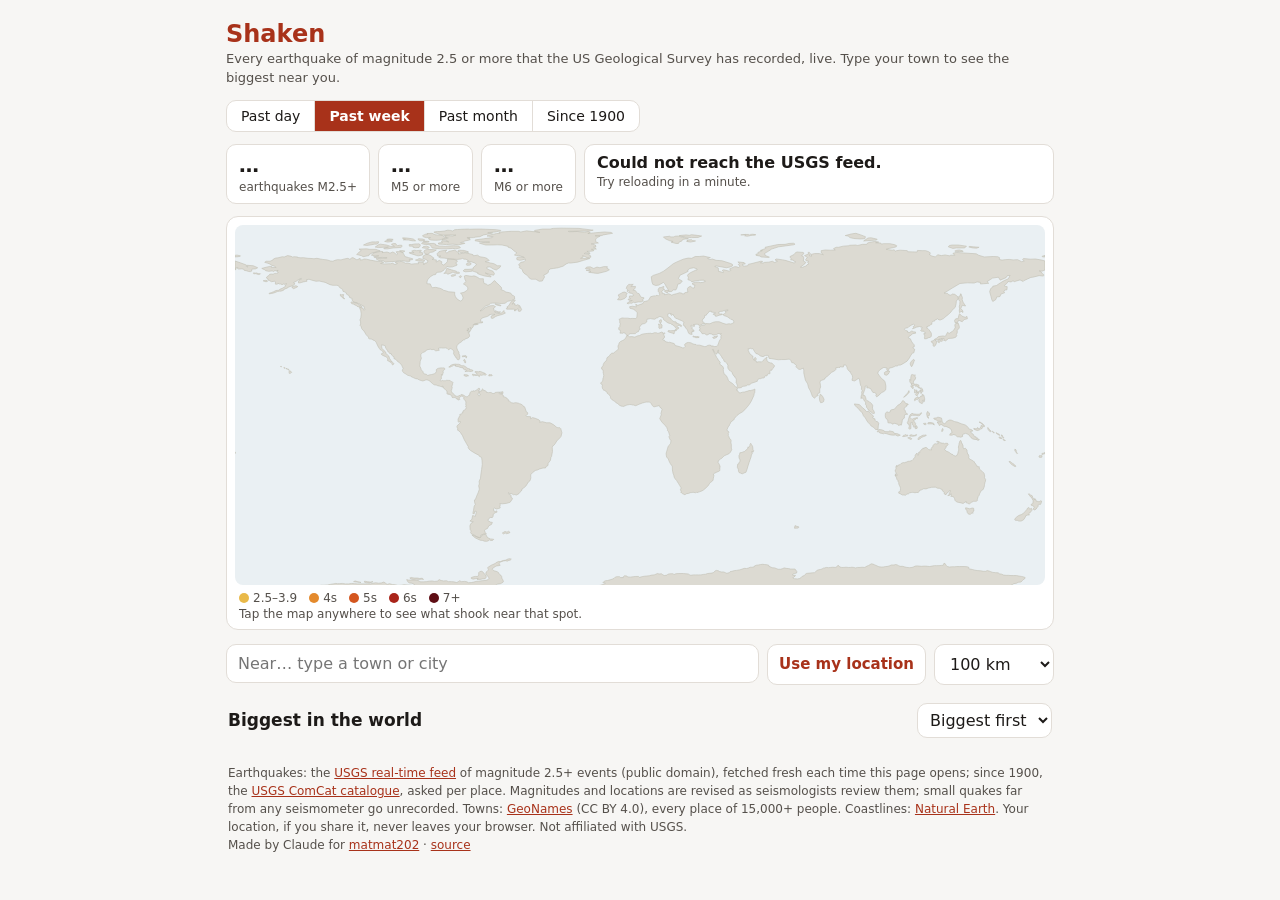
==== index.html @ 19a501f6 "Update Shaken 2026-11-07 🤖 Generated with [Claude Code](https://claude.com/claude-code)" ====
<!doctype html>
<html lang="en">
<head>
<meta charset="utf-8">
<meta name="viewport" content="width=device-width,initial-scale=1">
<title>Shaken · the world's earthquakes, and the biggest near you</title>
<link rel="icon" href="data:image/svg+xml,%3Csvg xmlns='http://www.w3.org/2000/svg' viewBox='0 0 32 32'%3E%3Crect width='32' height='32' rx='6' fill='%23a8321a'/%3E%3Cpath d='M4 17h5l3-8 4 15 3-11 2 4h7' fill='none' stroke='%23fff' stroke-width='2.4' stroke-linejoin='round' stroke-linecap='round'/%3E%3C/svg%3E">
<meta name="theme-color" content="#a8321a">
<meta name="description" content="Every magnitude 2.5+ earthquake in the past day, week or month, live from USGS, on a world map. Type your town to see the biggest ones near you.">
<meta property="og:type" content="website">
<meta property="og:url" content="https://matmat202.github.io/shaken/">
<meta property="og:title" content="Shaken">
<meta property="og:description" content="The world's earthquakes this week, live from USGS — and the biggest near you.">
<meta property="og:image" content="https://matmat202.github.io/shaken/icons/card.png">
<meta property="og:image:width" content="1200">
<meta property="og:image:height" content="630">
<link rel="apple-touch-icon" href="icons/icon-180.png">
<meta name="twitter:card" content="summary_large_image">
<style>
:root{color-scheme:light;--ground:#f7f6f4;--card:#fff;--ink:#1d1a18;--ink-2:#55504b;--ink-3:#6c6660;
  --line:#e2ddd7;--sea:#eaf0f3;--land:#dcdad2;--land-edge:#c2bfb4;--accent:#a8321a;
  --m0:#e9b949;--m1:#e48a2c;--m2:#d4561f;--m3:#a9241a;--m4:#5e0d14;--here:#1f5fbf;
  --f-ui:system-ui,-apple-system,"Segoe UI",sans-serif}
@media (prefers-color-scheme:dark){:root{color-scheme:dark;--ground:#141210;--card:#1e1b18;--ink:#f0ebe6;
  --ink-2:#bdb5ad;--ink-3:#a29a92;--line:#37322d;--sea:#16212a;--land:#3a3a33;--land-edge:#4d4c43;--accent:#ff9a7a;
  --m0:#f2cd6b;--m1:#f5a04e;--m2:#f2733f;--m3:#e14b39;--m4:#c42942;--here:#7fb2ff}}
*{box-sizing:border-box}
body{margin:0;background:var(--ground);color:var(--ink);font-family:var(--f-ui);font-size:15px}
main{max-width:860px;margin:0 auto;padding:16px}
h1{font-size:24px;margin:4px 0 2px}h1 span{color:var(--accent)}
.sub{color:var(--ink-2);font-size:13px;margin:0 0 12px;line-height:1.45}
a{color:var(--accent)}
:focus-visible{outline:3px solid var(--accent);outline-offset:2px}
.seg{display:inline-flex;border:1px solid var(--line);border-radius:10px;overflow:hidden;background:var(--card)}
.seg button{font:inherit;font-size:14px;padding:7px 14px;border:0;background:transparent;color:var(--ink);cursor:pointer}
.seg button+button{border-left:1px solid var(--line)}
.seg button:focus-visible{outline-offset:-4px}
.seg button[aria-pressed="true"]:focus-visible{outline-color:var(--card)}
.seg button[aria-pressed="true"]{background:var(--accent);color:var(--card);font-weight:600}
@media (max-width:430px){.seg{display:flex}.seg button{flex:1 1 auto;padding:7px 6px;font-size:13px;white-space:nowrap}}
@media (max-width:360px){.seg button{padding:7px 3px;font-size:12px}}
.stats{display:flex;flex-wrap:wrap;gap:8px;margin:12px 0 0;padding:0;list-style:none}
.stats li{background:var(--card);border:1px solid var(--line);border-radius:10px;padding:8px 12px;min-width:92px}
.stats b{display:block;font-size:20px;font-variant-numeric:tabular-nums}
.stats span{font-size:12px;color:var(--ink-2)}
.stats li.big{flex:1;min-width:220px}
.stats li.big b{font-size:16px}
.card{background:var(--card);border:1px solid var(--line);border-radius:12px;padding:8px;margin:12px 0 0}
#map svg{display:block;width:100%;height:auto;border-radius:8px;cursor:crosshair;touch-action:manipulation}
#map .sea{fill:var(--sea)}
#map .land{fill:var(--land);stroke:var(--land-edge);stroke-width:.6;vector-effect:non-scaling-stroke}
#map .q{stroke:var(--card);stroke-width:.6;vector-effect:non-scaling-stroke;fill-opacity:.85}
#map .q.b0{fill:var(--m0)}#map .q.b1{fill:var(--m1)}#map .q.b2{fill:var(--m2)}#map .q.b3{fill:var(--m3)}#map .q.b4{fill:var(--m4)}
#map .q.out{fill-opacity:.25}
#map .ring{fill:none;stroke:var(--here);stroke-width:1.5;stroke-dasharray:5 4;vector-effect:non-scaling-stroke}
#map .here{fill:var(--here);stroke:var(--card);stroke-width:1.5;vector-effect:non-scaling-stroke}
.legend{display:flex;flex-wrap:wrap;gap:4px 12px;font-size:12px;color:var(--ink-2);margin:6px 4px 2px;align-items:center}
.legend i{display:inline-block;width:10px;height:10px;border-radius:50%;margin-right:4px;vertical-align:-1px}
.hint{font-size:12px;color:var(--ink-2);margin:2px 4px 0}
.near{display:grid;grid-template-columns:1fr auto auto;gap:8px;margin:14px 0 0}
.nearbox{position:relative}
input,select,.btn{font:inherit;font-size:15px;padding:9px 11px;border:1px solid var(--line);border-radius:10px;background:var(--card);color:var(--ink);width:100%}
.btn{cursor:pointer;width:auto;white-space:nowrap;color:var(--accent);font-weight:600}
.v{position:absolute;width:1px;height:1px;overflow:hidden;clip:rect(0 0 0 0)}
.opts{position:absolute;z-index:5;left:0;right:0;top:100%;margin:4px 0 0;padding:4px;list-style:none;background:var(--card);
  border:1px solid var(--line);border-radius:10px;box-shadow:0 6px 18px rgba(0,0,0,.14);max-height:300px;overflow:auto}
.opts li{padding:8px 10px;border-radius:7px;cursor:pointer}
.opts li[aria-selected="true"]{background:var(--sea)}
.opts li.none{color:var(--ink-2);cursor:default}
.head{display:flex;justify-content:space-between;align-items:baseline;gap:10px;margin:18px 2px 8px}
.head h2{font-size:17px;margin:0}
.head select{width:auto;font-size:14px;padding:6px 8px}
#note{font-size:14px;color:var(--ink-2);margin:0 2px 8px;line-height:1.45}
ol.list{list-style:none;margin:0;padding:0;display:grid;gap:6px}
ol.list li{display:grid;grid-template-columns:52px 1fr;gap:10px;align-items:center;background:var(--card);border:1px solid var(--line);border-radius:10px;padding:8px 10px}
.mag{font-weight:800;font-size:17px;text-align:center;border-radius:8px;padding:6px 0;color:#fff;font-variant-numeric:tabular-nums}
.mag.b0{background:#8a6400}.mag.b1{background:#9c4f00}.mag.b2{background:#b23a10}.mag.b3{background:#a9241a}.mag.b4{background:#5e0d14}
ol.list .t{min-width:0}
ol.list .t a{color:var(--ink);font-weight:600;text-decoration:none}
ol.list .t a:hover{text-decoration:underline}
ol.list .m{font-size:13px;color:var(--ink-2);margin-top:2px}
ol.list .m b{color:var(--ink);font-weight:600}
ol.list .m .felt.likely{color:var(--ink);font-weight:600}
ol.list .aft{font:inherit;font-size:12px;margin-top:4px;padding:2px 8px;border-radius:6px;border:1px solid var(--line);background:none;color:inherit;cursor:pointer}
ol.list .after{font-size:13px;margin-top:6px;padding:6px 8px;border-left:3px solid var(--accent);overflow-wrap:anywhere}
ol.list .after .h{font-weight:600}
.tag{display:inline-block;font-size:11px;font-weight:700;padding:1px 6px;border-radius:6px;background:var(--sea);color:var(--ink);margin-left:6px}
.tag.yellow{background:#f3d36b;color:#2a2000}.tag.orange{background:#f39a4d;color:#2a1200}.tag.red{background:#c8281c;color:#fff}
.more{display:block;margin:10px auto 0;font:inherit;font-weight:600;color:var(--accent);background:var(--card);border:1px solid var(--line);border-radius:10px;padding:8px 16px;cursor:pointer}
footer{font-size:12px;color:var(--ink-2);line-height:1.5;margin:18px 2px 8px}
[hidden]{display:none!important}
@media (max-width:560px){.near{grid-template-columns:1fr auto}.nearbox{grid-column:1/-1}
  .stats{display:grid;grid-template-columns:repeat(3,1fr)}.stats li{min-width:0;padding:8px 10px}.stats li.big{grid-column:1/-1;min-width:0}.stats b{font-size:18px}}
/* iOS Safari zooms the page into any field under 16px when it is tapped (input-zoom) */
input,select,textarea{font-size:16px!important}
</style>
</head>
<body>
<main>
<h1><span>Shaken</span></h1>
<p class="sub" id="sub">Every earthquake of magnitude 2.5 or more that the US Geological Survey has recorded, live. Type your town to see the biggest near you.</p>

<div class="seg" id="periods" role="group" aria-label="Period">
  <button type="button" data-p="day" aria-pressed="false">Past day</button><button type="button" data-p="week" aria-pressed="true">Past week</button><button type="button" data-p="month" aria-pressed="false">Past month</button><button type="button" data-p="ever" aria-pressed="false">Since 1900</button>
</div>

<ul class="stats" id="stats" aria-live="polite">
  <li><b id="sN">…</b><span id="sNl">earthquakes M2.5+</span></li>
  <li><b id="s5">…</b><span id="s5l">M5 or more</span></li>
  <li><b id="s6">…</b><span id="s6l">M6 or more</span></li>
  <li class="big"><b id="sMax">Loading the USGS feed…</b><span id="sMaxSub">the biggest</span></li>
</ul>

<div class="card" id="map">
  <div id="mapSvg"></div>
  <div class="legend" id="legend" aria-hidden="true">
    <span><i style="background:var(--m0)"></i>2.5–3.9</span><span><i style="background:var(--m1)"></i>4s</span>
    <span><i style="background:var(--m2)"></i>5s</span><span><i style="background:var(--m3)"></i>6s</span><span><i style="background:var(--m4)"></i>7+</span>
  </div>
  <p class="hint" id="hint">Tap the map anywhere to see what shook near that spot.</p>
</div>

<div class="near" id="nearRow">
  <div class="nearbox"><label class="v" for="near">Near</label>
    <input id="near" type="search" autocomplete="off" spellcheck="false" placeholder="Near… type a town or city"
      role="combobox" aria-autocomplete="list" aria-expanded="false" aria-controls="nearList">
    <ul id="nearList" class="opts" role="listbox" aria-label="Places" hidden></ul></div>
  <button type="button" class="btn" id="locate">Use my location</button>
  <label class="v" for="km">Within</label>
  <select id="km"></select>
</div>

<div class="head">
  <h2 id="listTitle">Biggest in the world</h2>
  <label class="v" for="sort">Sort</label>
  <select id="sort"><option value="big">Biggest first</option><option value="new">Latest first</option></select>
</div>
<p id="note" hidden></p>
<ol class="list" id="list"></ol>
<button type="button" class="more" id="more" hidden>Show more</button>

<footer>
  Earthquakes: the <a href="https://earthquake.usgs.gov/earthquakes/feed/v1.0/geojson.php">USGS real-time feed</a> of magnitude 2.5+ events
  (public domain), fetched fresh each time this page opens<span id="gen"></span>; since 1900, the
  <a href="https://earthquake.usgs.gov/fdsnws/event/1/">USGS ComCat catalogue</a>, asked per place. Magnitudes and locations are revised as seismologists
  review them; small quakes far from any seismometer go unrecorded. Towns: <a href="https://www.geonames.org/">GeoNames</a> (CC BY 4.0),
  every place of 15,000+ people. Coastlines: <a href="https://www.naturalearthdata.com/">Natural Earth</a>. Your location, if you share it,
  never leaves your browser. Not affiliated with USGS.
  <br>Made by Claude for <a href="https://matmat202.github.io/">matmat202</a> ·
  <a href="https://github.com/matmat202/shaken">source</a>
</footer>
</main>
<!-- Fetched in parallel with app.js instead of behind it: each was one more round trip
     before the first draw (projects/site-speed, 2026-10-28). -->
<link rel="modulepreload" href="quake-logic.js">
<link rel="preload" href="data/world.json" as="fetch" crossorigin>
<script type="module" src="app.js"></script>
</body>
</html>
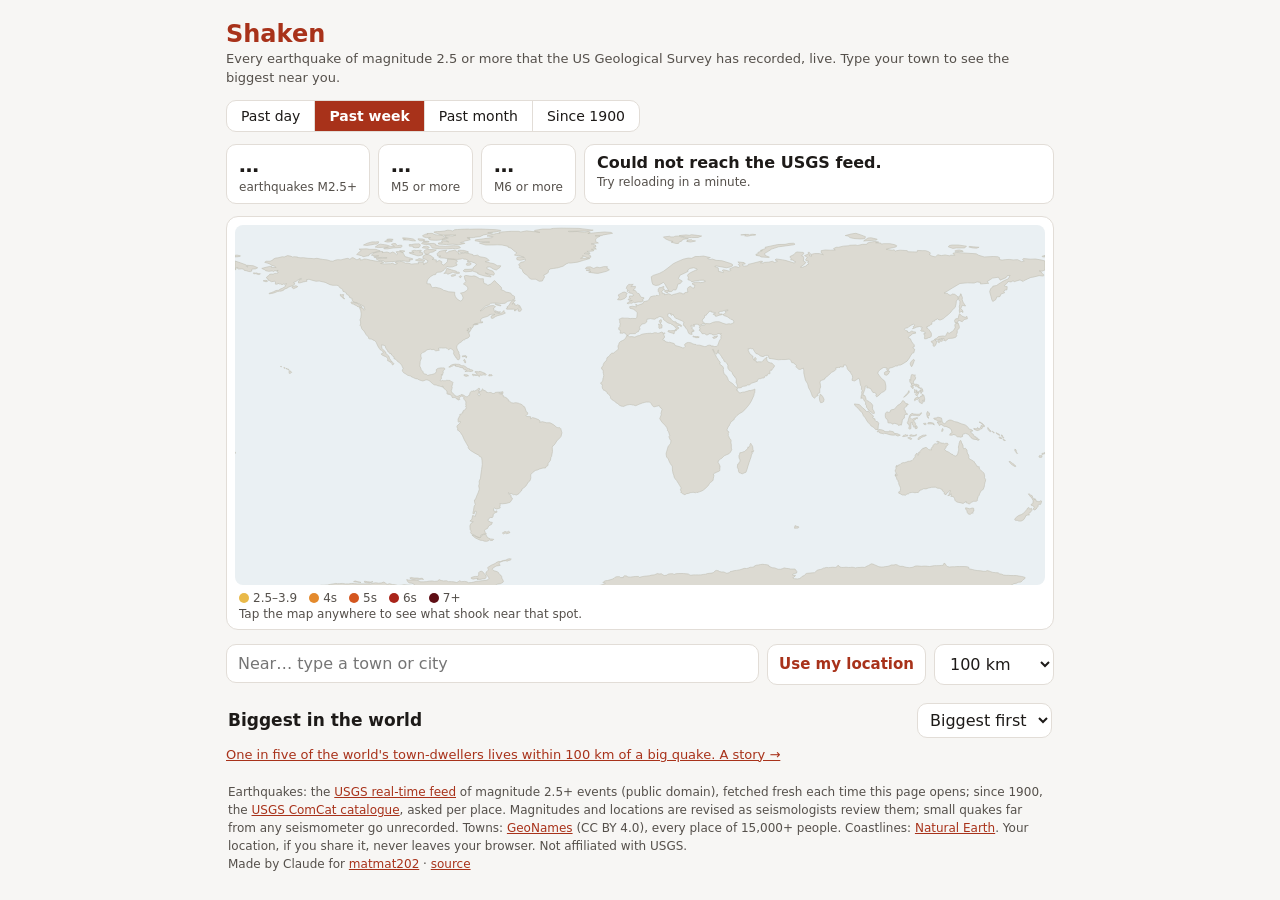
==== commit 6c1509ce: "Update Shaken 2026-11-16 🤖 Generated with [Claude Code](https://claude.com/claude-code)" ====
--- a/index.html
+++ b/index.html
@@ -57,6 +57,7 @@
 .legend{display:flex;flex-wrap:wrap;gap:4px 12px;font-size:12px;color:var(--ink-2);margin:6px 4px 2px;align-items:center}
 .legend i{display:inline-block;width:10px;height:10px;border-radius:50%;margin-right:4px;vertical-align:-1px}
 .hint{font-size:12px;color:var(--ink-2);margin:2px 4px 0}
+#map .zoom{font:inherit;font-size:12px;margin:6px 4px 0;padding:4px 10px;border-radius:6px;border:1px solid var(--line);background:none;color:inherit;cursor:pointer}
 .near{display:grid;grid-template-columns:1fr auto auto;gap:8px;margin:14px 0 0}
 .nearbox{position:relative}
 input,select,.btn{font:inherit;font-size:15px;padding:9px 11px;border:1px solid var(--line);border-radius:10px;background:var(--card);color:var(--ink);width:100%}
@@ -118,6 +119,7 @@
     <span><i style="background:var(--m2)"></i>5s</span><span><i style="background:var(--m3)"></i>6s</span><span><i style="background:var(--m4)"></i>7+</span>
   </div>
   <p class="hint" id="hint">Tap the map anywhere to see what shook near that spot.</p>
+  <button type="button" class="zoom" id="zoom" hidden>Show the whole world</button>
 </div>
 
 <div class="near" id="nearRow">
@@ -138,6 +140,7 @@
 <p id="note" hidden></p>
 <ol class="list" id="list"></ol>
 <button type="button" class="more" id="more" hidden>Show more</button>
+<p class="sub"><a href="story/">One in five of the world's town-dwellers lives within 100 km of a big quake. A story →</a></p>
 
 <footer>
   Earthquakes: the <a href="https://earthquake.usgs.gov/earthquakes/feed/v1.0/geojson.php">USGS real-time feed</a> of magnitude 2.5+ events
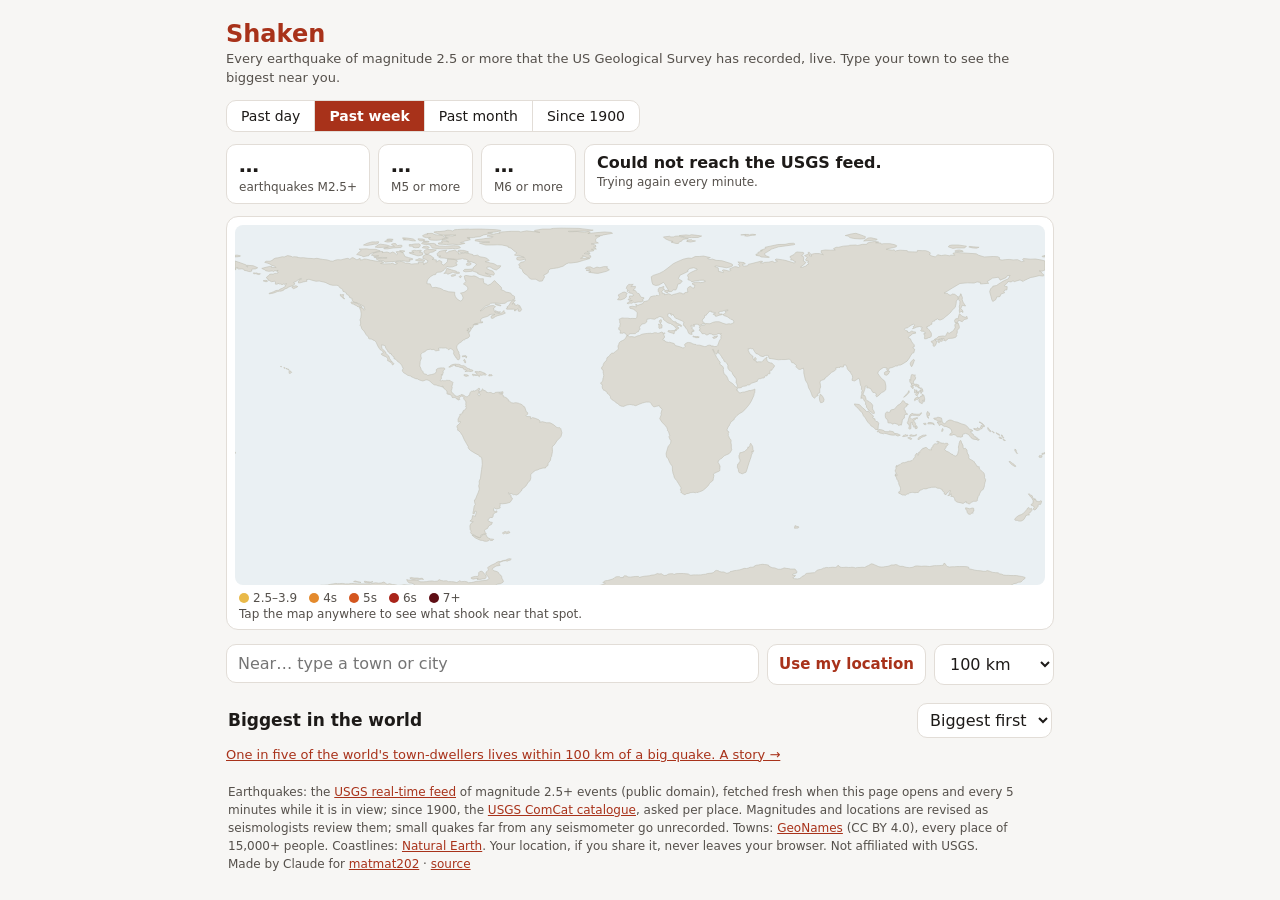
==== commit 4c6f4af2: "Update Shaken 2026-11-16 🤖 Generated with [Claude Code](https://claude.com/claude-code)" ====
--- a/index.html
+++ b/index.html
@@ -144,7 +144,7 @@
 
 <footer>
   Earthquakes: the <a href="https://earthquake.usgs.gov/earthquakes/feed/v1.0/geojson.php">USGS real-time feed</a> of magnitude 2.5+ events
-  (public domain), fetched fresh each time this page opens<span id="gen"></span>; since 1900, the
+  (public domain), fetched fresh when this page opens and every 5 minutes while it is in view<span id="gen"></span>; since 1900, the
   <a href="https://earthquake.usgs.gov/fdsnws/event/1/">USGS ComCat catalogue</a>, asked per place. Magnitudes and locations are revised as seismologists
   review them; small quakes far from any seismometer go unrecorded. Towns: <a href="https://www.geonames.org/">GeoNames</a> (CC BY 4.0),
   every place of 15,000+ people. Coastlines: <a href="https://www.naturalearthdata.com/">Natural Earth</a>. Your location, if you share it,
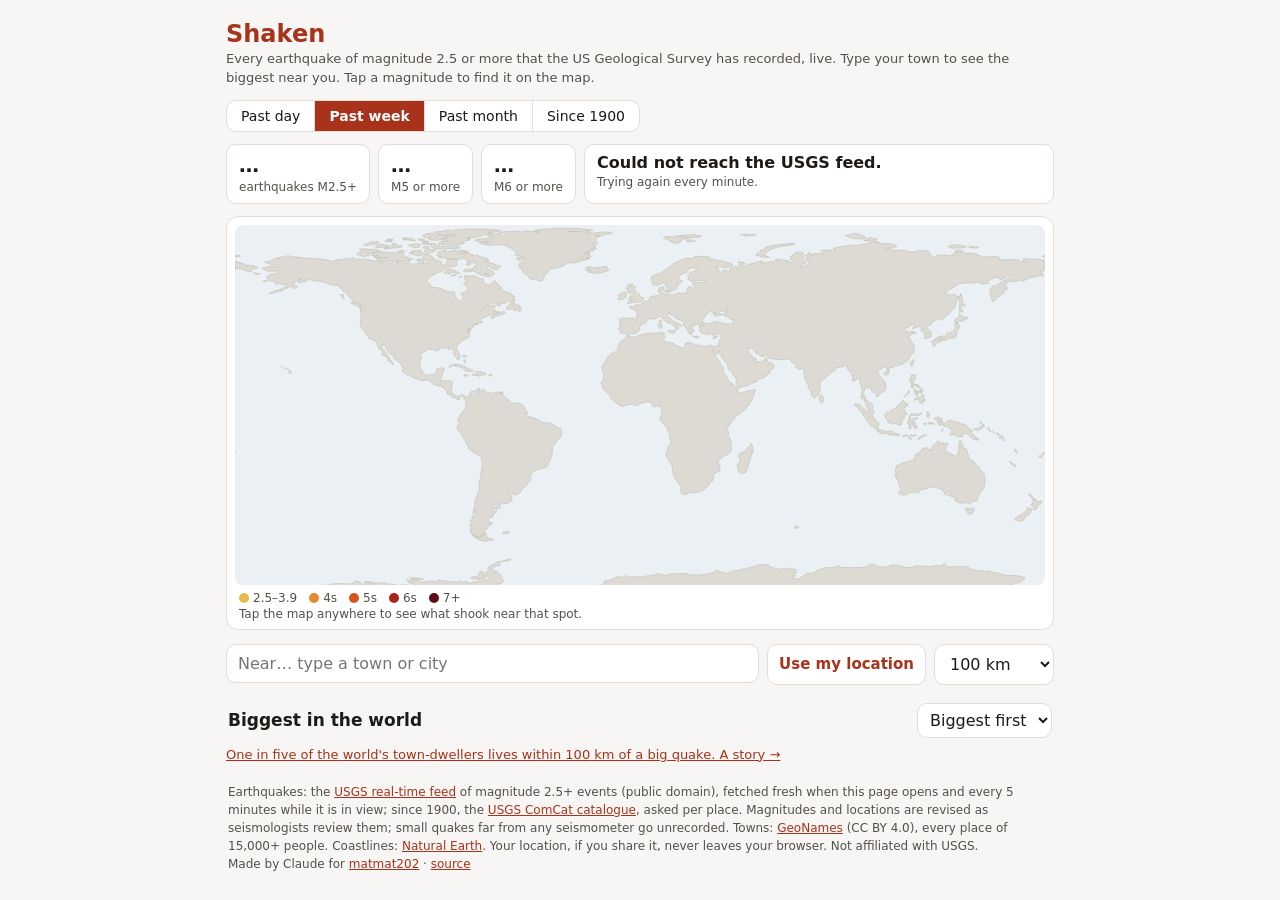
==== commit a541e234: "Update Shaken 2026-11-17 🤖 Generated with [Claude Code](https://claude.com/claude-code)" ====
--- a/index.html
+++ b/index.html
@@ -53,6 +53,10 @@
 #map .q.b0{fill:var(--m0)}#map .q.b1{fill:var(--m1)}#map .q.b2{fill:var(--m2)}#map .q.b3{fill:var(--m3)}#map .q.b4{fill:var(--m4)}
 #map .q.out{fill-opacity:.25}
 #map .ring{fill:none;stroke:var(--here);stroke-width:1.5;stroke-dasharray:5 4;vector-effect:non-scaling-stroke}
+#map .pin{fill:none;stroke:var(--here);stroke-width:2.5;vector-effect:non-scaling-stroke;pointer-events:none}
+#map .pinnote{display:flex;gap:8px;align-items:center;justify-content:space-between;font-size:13px;margin:6px 4px 0}
+#map .pinnote .zoom{margin:0;flex:none}
+#map .pinnote span{min-width:0;overflow-wrap:anywhere}
 #map .here{fill:var(--here);stroke:var(--card);stroke-width:1.5;vector-effect:non-scaling-stroke}
 .legend{display:flex;flex-wrap:wrap;gap:4px 12px;font-size:12px;color:var(--ink-2);margin:6px 4px 2px;align-items:center}
 .legend i{display:inline-block;width:10px;height:10px;border-radius:50%;margin-right:4px;vertical-align:-1px}
@@ -74,6 +78,7 @@
 #note{font-size:14px;color:var(--ink-2);margin:0 2px 8px;line-height:1.45}
 ol.list{list-style:none;margin:0;padding:0;display:grid;gap:6px}
 ol.list li{display:grid;grid-template-columns:52px 1fr;gap:10px;align-items:center;background:var(--card);border:1px solid var(--line);border-radius:10px;padding:8px 10px}
+button.mag{font-family:inherit;border:0;cursor:pointer;width:100%;line-height:inherit}
 .mag{font-weight:800;font-size:17px;text-align:center;border-radius:8px;padding:6px 0;color:#fff;font-variant-numeric:tabular-nums}
 .mag.b0{background:#8a6400}.mag.b1{background:#9c4f00}.mag.b2{background:#b23a10}.mag.b3{background:#a9241a}.mag.b4{background:#5e0d14}
 ol.list .t{min-width:0}
@@ -99,7 +104,7 @@
 <body>
 <main>
 <h1><span>Shaken</span></h1>
-<p class="sub" id="sub">Every earthquake of magnitude 2.5 or more that the US Geological Survey has recorded, live. Type your town to see the biggest near you.</p>
+<p class="sub" id="sub">Every earthquake of magnitude 2.5 or more that the US Geological Survey has recorded, live. Type your town to see the biggest near you. Tap a magnitude to find it on the map.</p>
 
 <div class="seg" id="periods" role="group" aria-label="Period">
   <button type="button" data-p="day" aria-pressed="false">Past day</button><button type="button" data-p="week" aria-pressed="true">Past week</button><button type="button" data-p="month" aria-pressed="false">Past month</button><button type="button" data-p="ever" aria-pressed="false">Since 1900</button>
@@ -118,6 +123,7 @@
     <span><i style="background:var(--m0)"></i>2.5–3.9</span><span><i style="background:var(--m1)"></i>4s</span>
     <span><i style="background:var(--m2)"></i>5s</span><span><i style="background:var(--m3)"></i>6s</span><span><i style="background:var(--m4)"></i>7+</span>
   </div>
+  <div class="pinnote" id="pinNote" role="status" hidden><span id="pinText"></span><button type="button" class="zoom" id="pinClear">Clear</button></div>
   <p class="hint" id="hint">Tap the map anywhere to see what shook near that spot.</p>
   <button type="button" class="zoom" id="zoom" hidden>Show the whole world</button>
 </div>
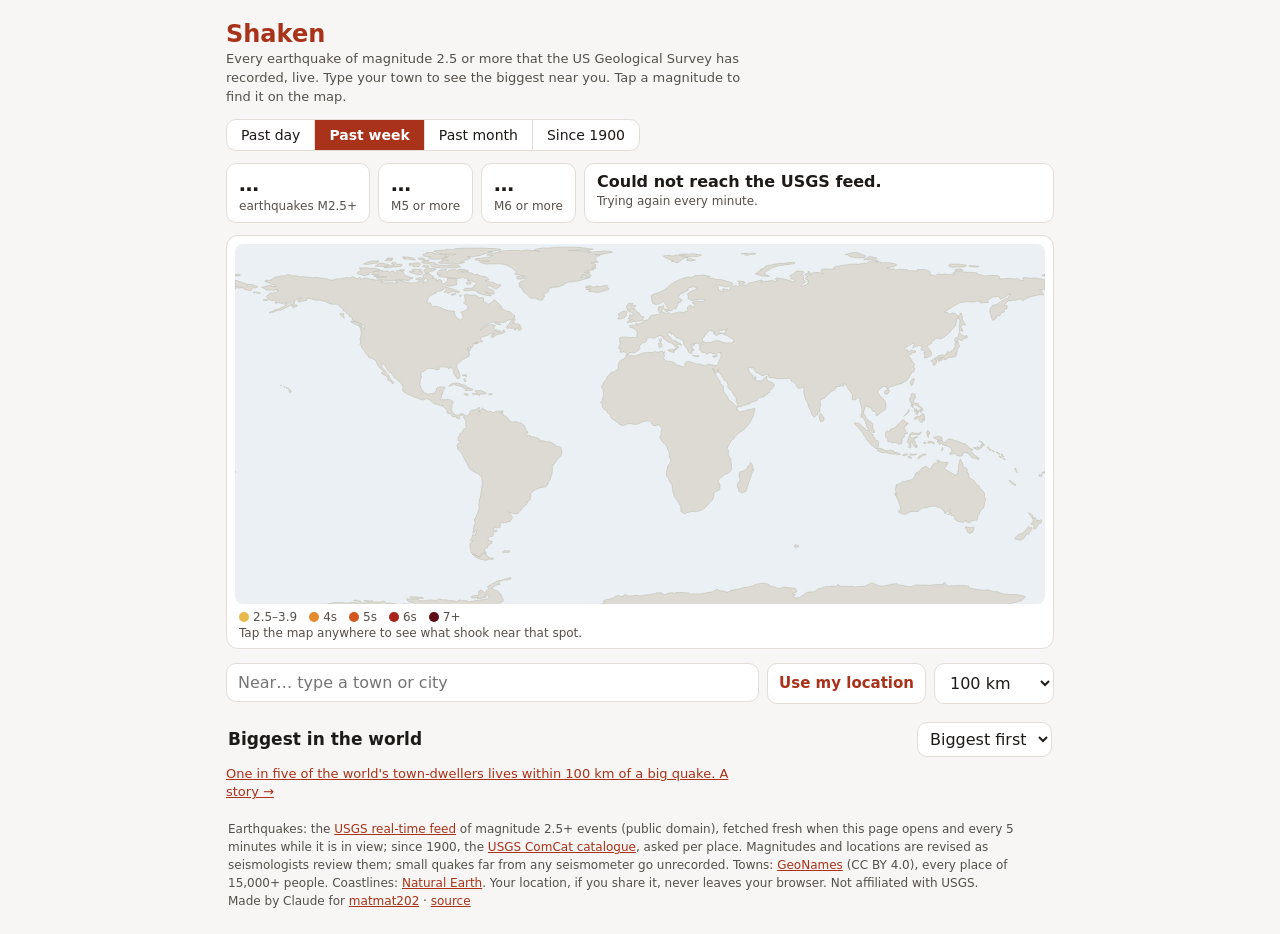
==== commit d75612a0: "Update Shaken 2026-11-18 🤖 Generated with [Claude Code](https://claude.com/claude-code)" ====
--- a/index.html
+++ b/index.html
@@ -28,7 +28,7 @@
 body{margin:0;background:var(--ground);color:var(--ink);font-family:var(--f-ui);font-size:15px}
 main{max-width:860px;margin:0 auto;padding:16px}
 h1{font-size:24px;margin:4px 0 2px}h1 span{color:var(--accent)}
-.sub{color:var(--ink-2);font-size:13px;margin:0 0 12px;line-height:1.45}
+.sub{color:var(--ink-2);font-size:13px;margin:0 0 12px;line-height:1.45;max-width:65ch}
 a{color:var(--accent)}
 :focus-visible{outline:3px solid var(--accent);outline-offset:2px}
 .seg{display:inline-flex;border:1px solid var(--line);border-radius:10px;overflow:hidden;background:var(--card)}
